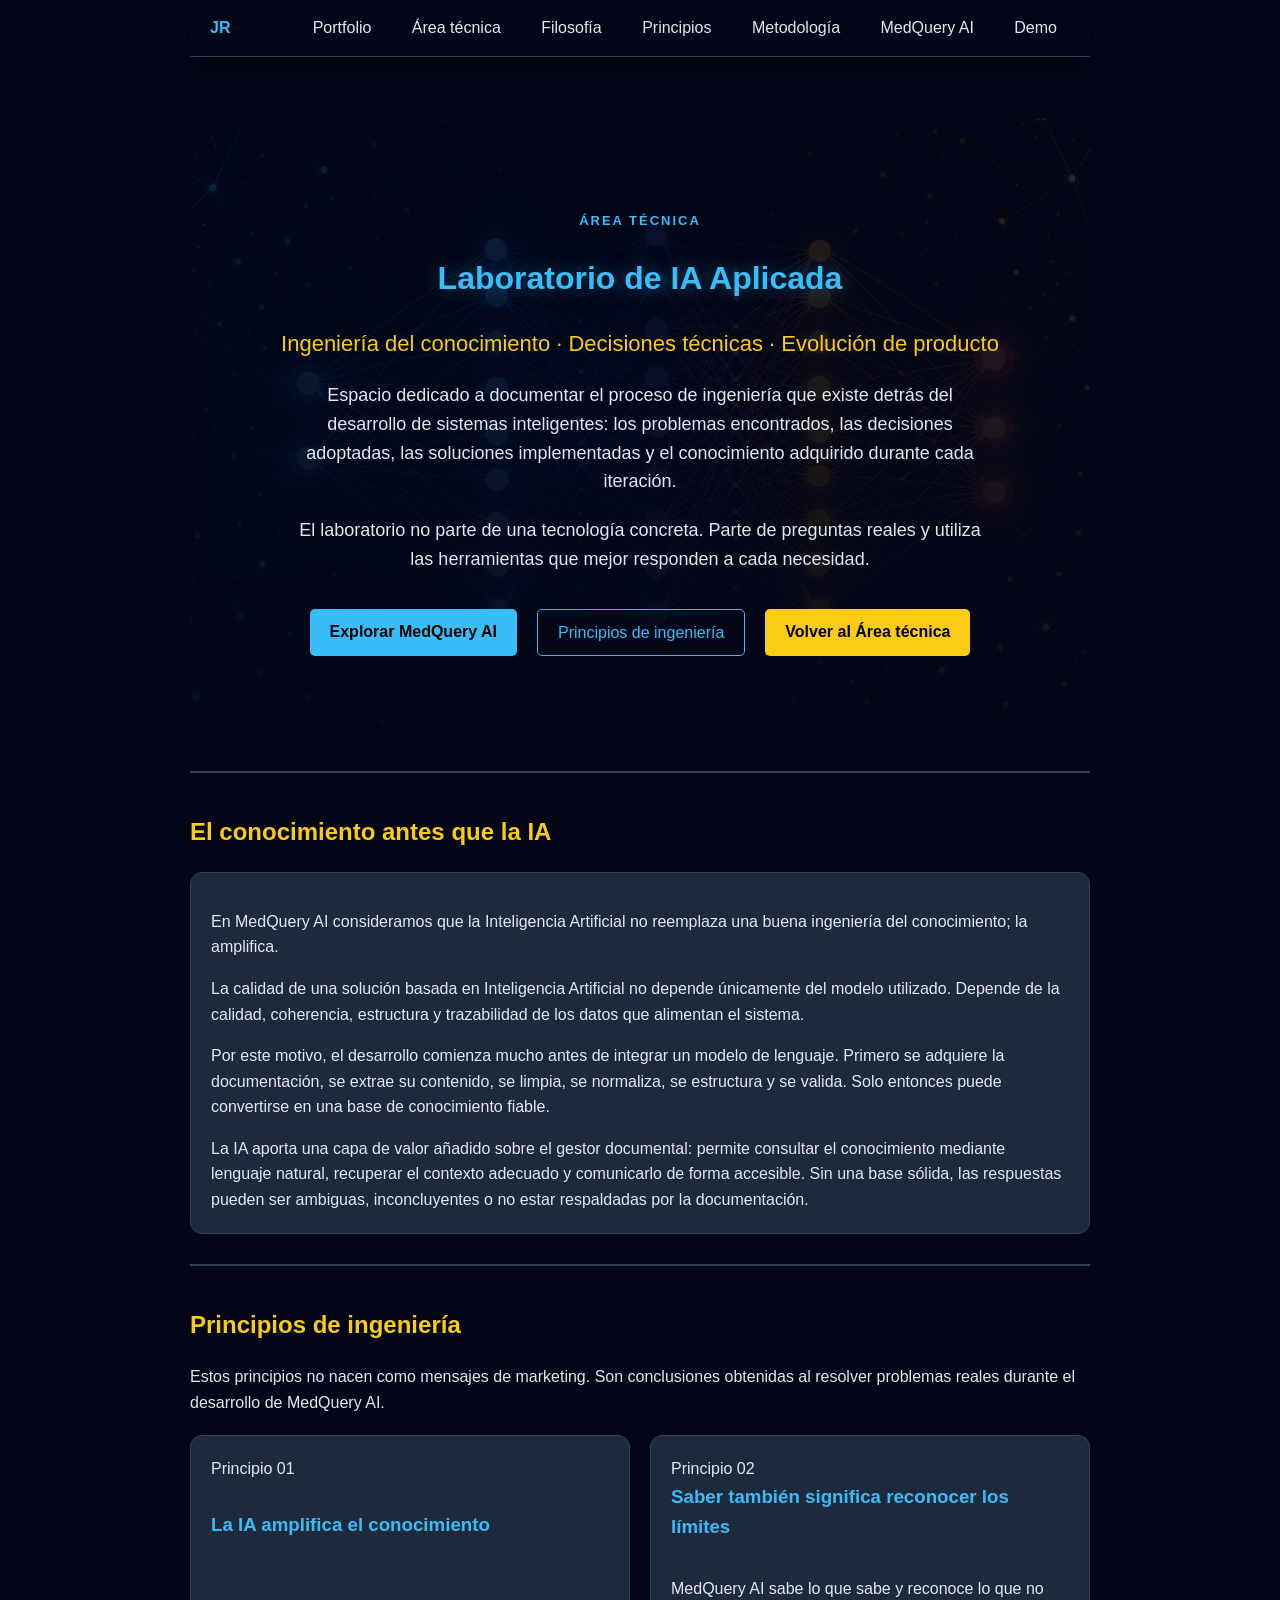
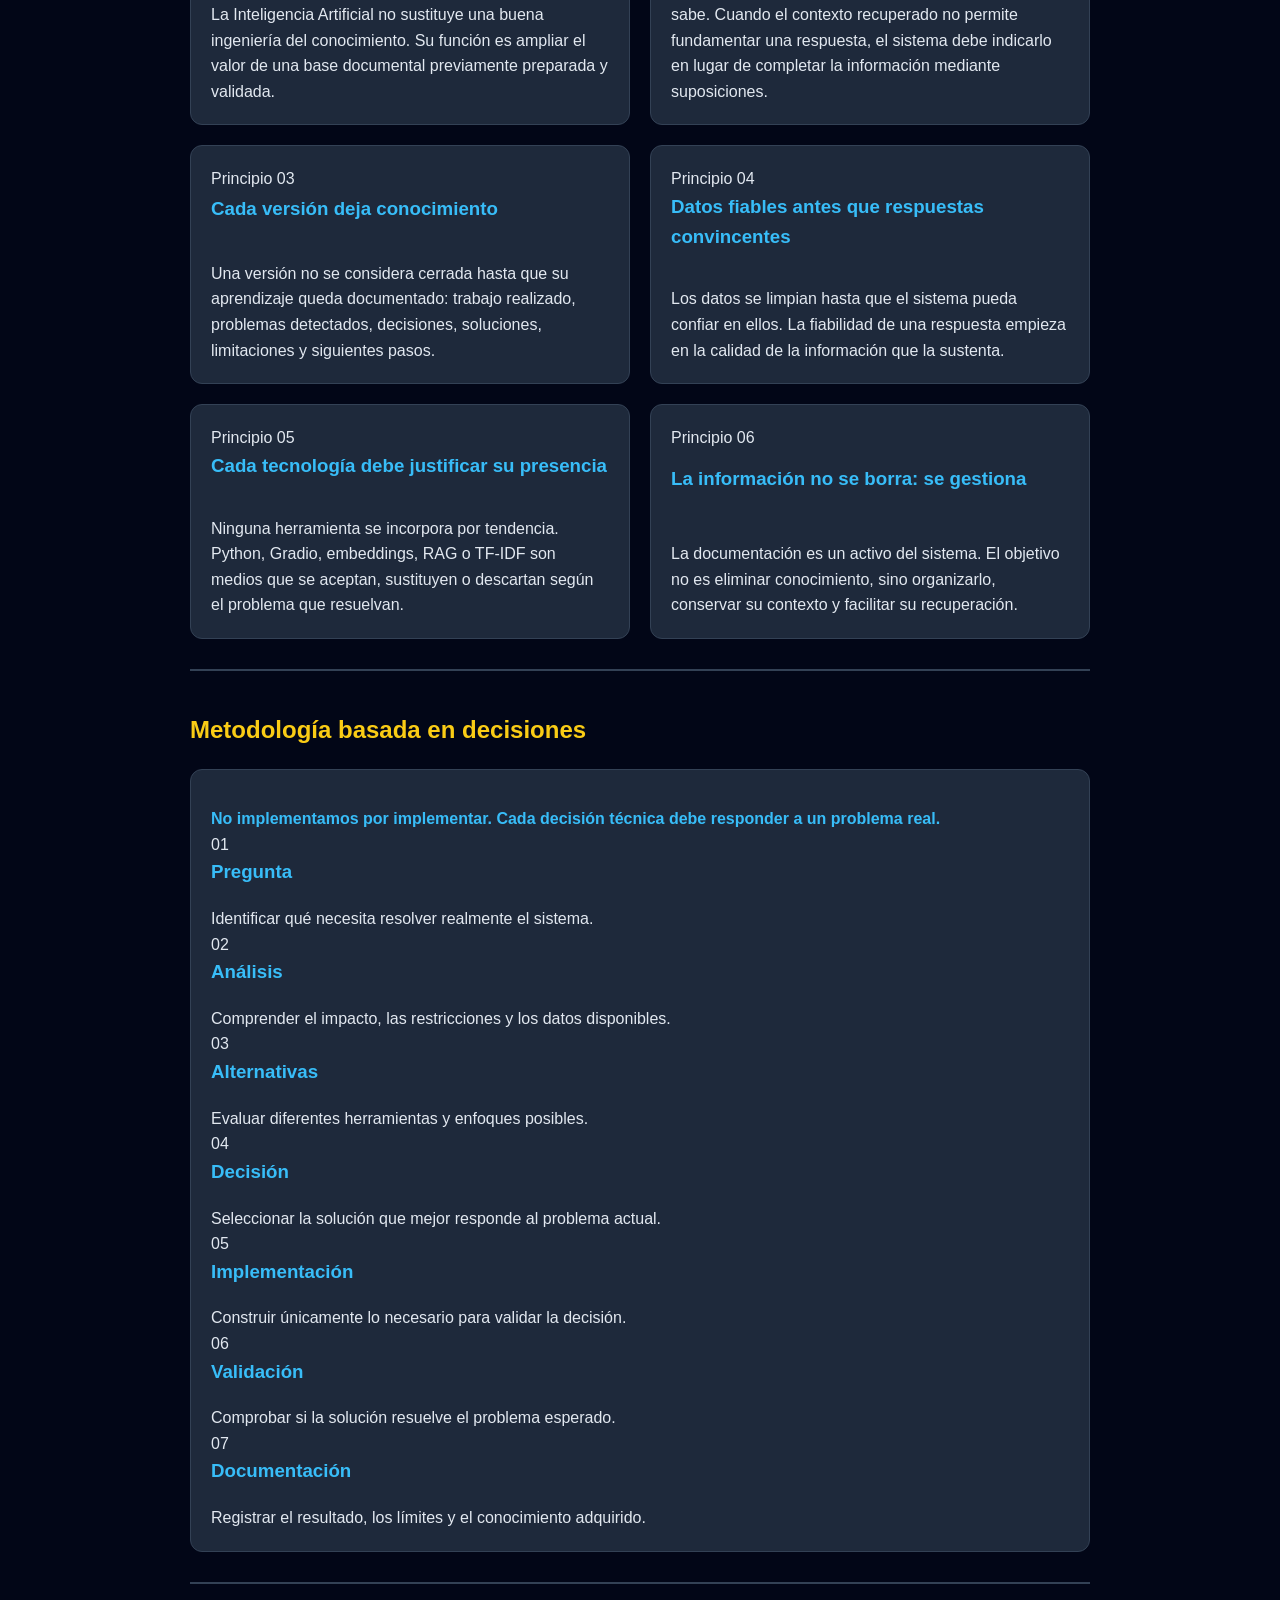
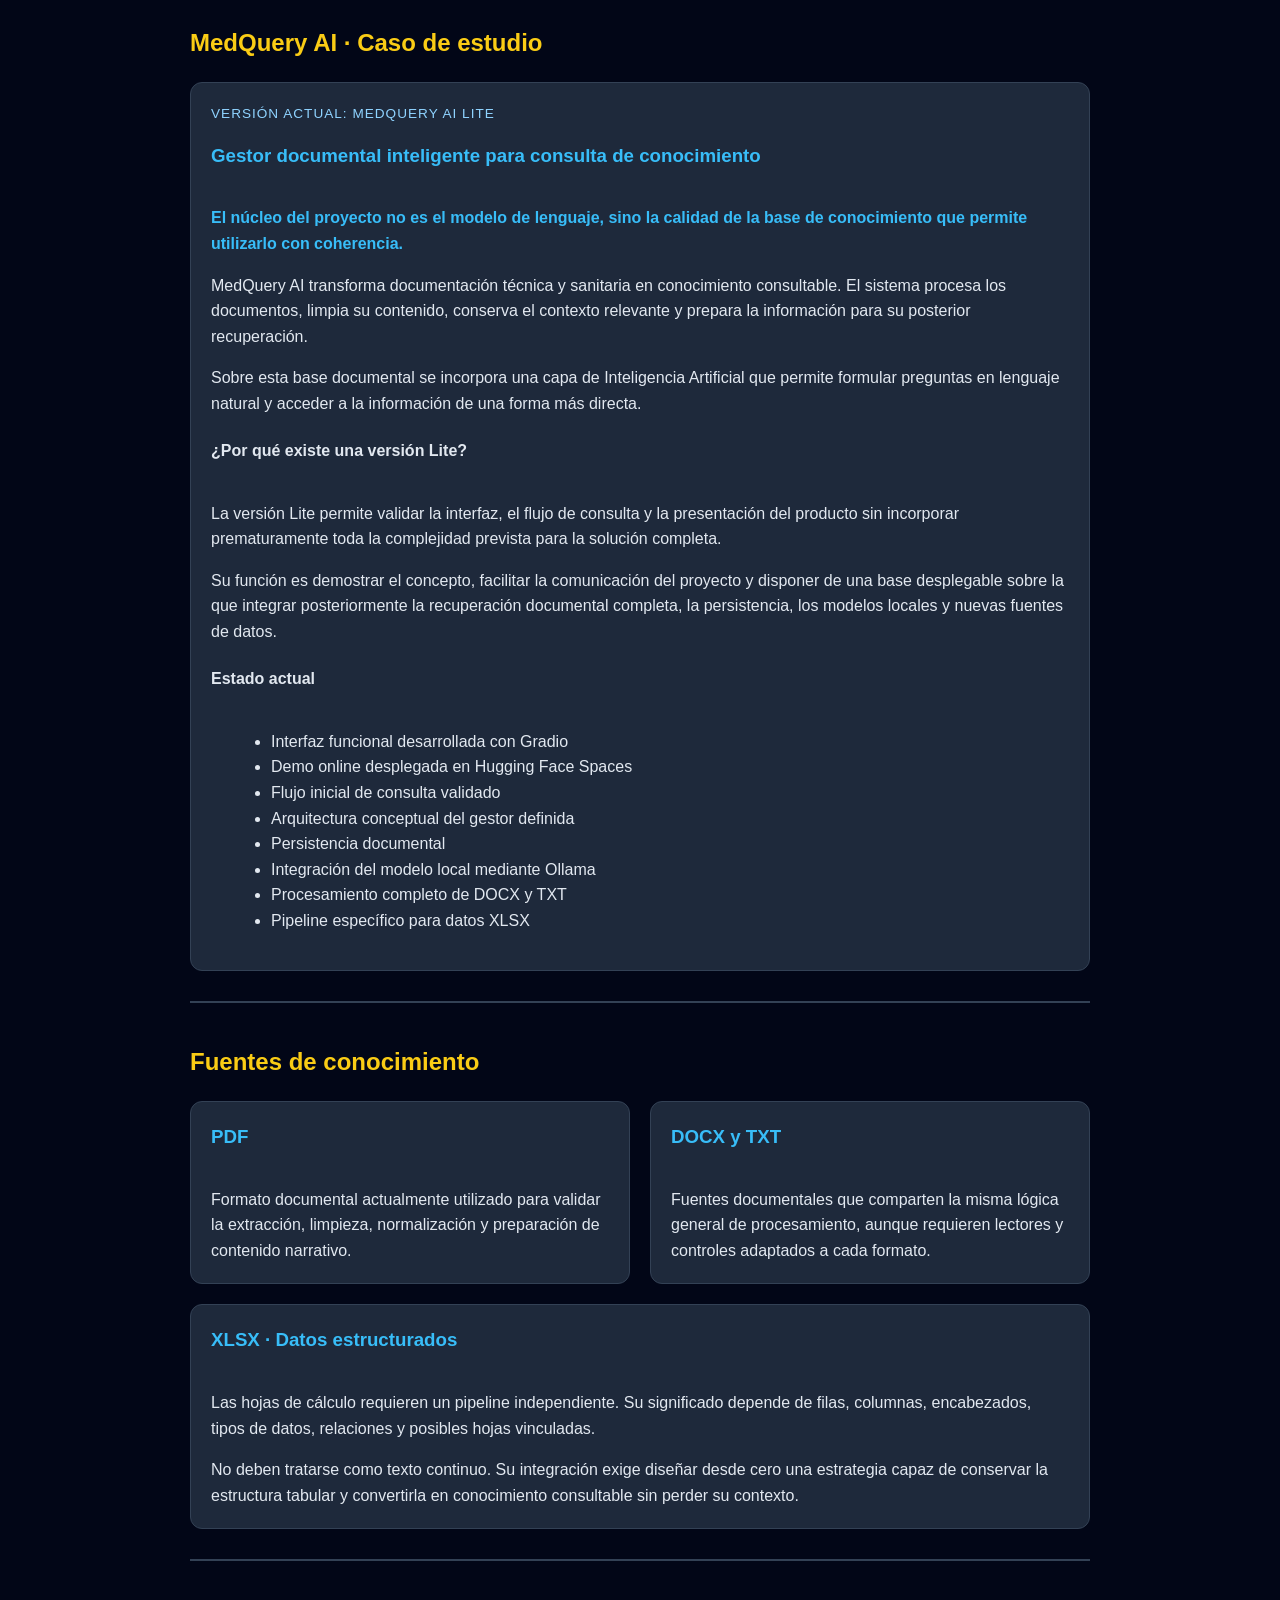
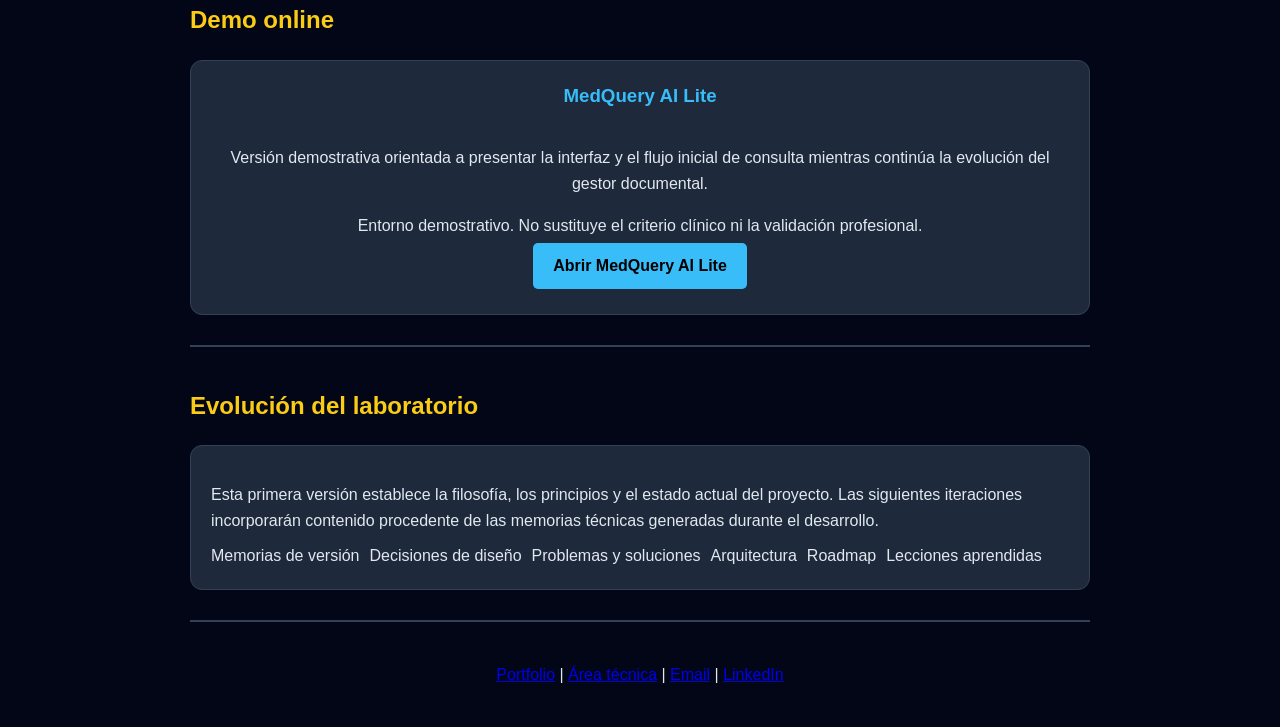
==== laboratorio-ia-aplicada.html @ d3ae959d "Create laboratorio-ia-aplicada.html" ====
<!DOCTYPE html>
<html lang="es">
<head>
  <meta charset="UTF-8">
  <meta name="viewport" content="width=device-width, initial-scale=1.0">
  <title>Laboratorio de IA Aplicada | Juan Rodríguez</title>
  <meta name="description" content="Laboratorio de IA Aplicada de Juan Rodríguez: metodología, principios de ingeniería y evolución técnica de MedQuery AI.">
  <link rel="stylesheet" href="styles.css">
  <link rel="canonical" href="https://www.juanrodriguezp.es/laboratorio-ia-aplicada.html">
</head>

<body>

  <!-- ======================================================
       BARRA DE NAVEGACIÓN
       Acceso a las secciones principales del laboratorio
       ====================================================== -->

  <nav class="navbar">
    <div class="nav-container">
      <span class="logo">JR</span>

      <div class="nav-links">
        <a href="index.html">Portfolio</a>
        <a href="privado.html">Área técnica</a>
        <a href="#filosofia">Filosofía</a>
        <a href="#principios">Principios</a>
        <a href="#metodologia">Metodología</a>
        <a href="#medquery">MedQuery AI</a>
        <a href="#demo">Demo</a>
      </div>
    </div>
  </nav>

  <div class="container">

    <!-- ====================================================
         CABECERA DEL LABORATORIO
         Presentación y propósito general
         ==================================================== -->

    <header class="hero">
      <p class="eyebrow">Área técnica</p>

      <h1>Laboratorio de IA Aplicada</h1>

      <p class="subtitle">
        Ingeniería del conocimiento · Decisiones técnicas · Evolución de producto
      </p>

      <p class="hero-text">
        Espacio dedicado a documentar el proceso de ingeniería que existe detrás
        del desarrollo de sistemas inteligentes: los problemas encontrados, las
        decisiones adoptadas, las soluciones implementadas y el conocimiento
        adquirido durante cada iteración.
      </p>

      <p class="hero-text">
        El laboratorio no parte de una tecnología concreta. Parte de preguntas
        reales y utiliza las herramientas que mejor responden a cada necesidad.
      </p>

      <div class="buttons">
        <a href="#medquery" class="btn-primary">Explorar MedQuery AI</a>
        <a href="#principios" class="btn-outline">Principios de ingeniería</a>
        <a href="privado.html" class="btn-secondary">Volver al Área técnica</a>
      </div>
    </header>

    <hr>

    <!-- ====================================================
         FILOSOFÍA DEL LABORATORIO
         Idea central que guía el desarrollo
         ==================================================== -->

    <section id="filosofia">
      <h2>El conocimiento antes que la IA</h2>

      <div class="card">
        <p class="laboratory-quote">
          En MedQuery AI consideramos que la Inteligencia Artificial no reemplaza
          una buena ingeniería del conocimiento; la amplifica.
        </p>

        <p>
          La calidad de una solución basada en Inteligencia Artificial no depende
          únicamente del modelo utilizado. Depende de la calidad, coherencia,
          estructura y trazabilidad de los datos que alimentan el sistema.
        </p>

        <p>
          Por este motivo, el desarrollo comienza mucho antes de integrar un modelo
          de lenguaje. Primero se adquiere la documentación, se extrae su contenido,
          se limpia, se normaliza, se estructura y se valida. Solo entonces puede
          convertirse en una base de conocimiento fiable.
        </p>

        <p>
          La IA aporta una capa de valor añadido sobre el gestor documental:
          permite consultar el conocimiento mediante lenguaje natural, recuperar
          el contexto adecuado y comunicarlo de forma accesible. Sin una base sólida,
          las respuestas pueden ser ambiguas, inconcluyentes o no estar respaldadas
          por la documentación.
        </p>
      </div>
    </section>

    <hr>

    <!-- ====================================================
         PRINCIPIOS DE INGENIERÍA
         Conclusiones nacidas durante el desarrollo real
         ==================================================== -->

    <section id="principios">
      <h2>Principios de ingeniería</h2>

      <p class="section-intro">
        Estos principios no nacen como mensajes de marketing. Son conclusiones
        obtenidas al resolver problemas reales durante el desarrollo de MedQuery AI.
      </p>

      <div class="grid">

        <article class="card principle-card">
          <span class="principle-number">Principio 01</span>
          <h3>La IA amplifica el conocimiento</h3>
          <p>
            La Inteligencia Artificial no sustituye una buena ingeniería del
            conocimiento. Su función es ampliar el valor de una base documental
            previamente preparada y validada.
          </p>
        </article>

        <article class="card principle-card">
          <span class="principle-number">Principio 02</span>
          <h3>Saber también significa reconocer los límites</h3>
          <p>
            MedQuery AI sabe lo que sabe y reconoce lo que no sabe. Cuando el
            contexto recuperado no permite fundamentar una respuesta, el sistema
            debe indicarlo en lugar de completar la información mediante suposiciones.
          </p>
        </article>

        <article class="card principle-card">
          <span class="principle-number">Principio 03</span>
          <h3>Cada versión deja conocimiento</h3>
          <p>
            Una versión no se considera cerrada hasta que su aprendizaje queda
            documentado: trabajo realizado, problemas detectados, decisiones,
            soluciones, limitaciones y siguientes pasos.
          </p>
        </article>

        <article class="card principle-card">
          <span class="principle-number">Principio 04</span>
          <h3>Datos fiables antes que respuestas convincentes</h3>
          <p>
            Los datos se limpian hasta que el sistema pueda confiar en ellos.
            La fiabilidad de una respuesta empieza en la calidad de la información
            que la sustenta.
          </p>
        </article>

        <article class="card principle-card">
          <span class="principle-number">Principio 05</span>
          <h3>Cada tecnología debe justificar su presencia</h3>
          <p>
            Ninguna herramienta se incorpora por tendencia. Python, Gradio,
            embeddings, RAG o TF-IDF son medios que se aceptan, sustituyen o
            descartan según el problema que resuelvan.
          </p>
        </article>

        <article class="card principle-card">
          <span class="principle-number">Principio 06</span>
          <h3>La información no se borra: se gestiona</h3>
          <p>
            La documentación es un activo del sistema. El objetivo no es eliminar
            conocimiento, sino organizarlo, conservar su contexto y facilitar su
            recuperación.
          </p>
        </article>

      </div>
    </section>

    <hr>

    <!-- ====================================================
         METODOLOGÍA DE DESARROLLO
         Proceso aplicado antes de incorporar funcionalidades
         ==================================================== -->

    <section id="metodologia">
      <h2>Metodología basada en decisiones</h2>

      <div class="card">
        <p class="highlight">
          No implementamos por implementar. Cada decisión técnica debe responder
          a un problema real.
        </p>

        <div class="process-grid">

          <div class="process-step">
            <span>01</span>
            <h3>Pregunta</h3>
            <p>Identificar qué necesita resolver realmente el sistema.</p>
          </div>

          <div class="process-step">
            <span>02</span>
            <h3>Análisis</h3>
            <p>Comprender el impacto, las restricciones y los datos disponibles.</p>
          </div>

          <div class="process-step">
            <span>03</span>
            <h3>Alternativas</h3>
            <p>Evaluar diferentes herramientas y enfoques posibles.</p>
          </div>

          <div class="process-step">
            <span>04</span>
            <h3>Decisión</h3>
            <p>Seleccionar la solución que mejor responde al problema actual.</p>
          </div>

          <div class="process-step">
            <span>05</span>
            <h3>Implementación</h3>
            <p>Construir únicamente lo necesario para validar la decisión.</p>
          </div>

          <div class="process-step">
            <span>06</span>
            <h3>Validación</h3>
            <p>Comprobar si la solución resuelve el problema esperado.</p>
          </div>

          <div class="process-step">
            <span>07</span>
            <h3>Documentación</h3>
            <p>Registrar el resultado, los límites y el conocimiento adquirido.</p>
          </div>

        </div>
      </div>
    </section>

    <hr>

    <!-- ====================================================
         CASO DE ESTUDIO: MEDQUERY AI
         Estado actual y finalidad de la versión Lite
         ==================================================== -->

    <section id="medquery">
      <h2>MedQuery AI · Caso de estudio</h2>

      <div class="card">
        <span class="project-status">Versión actual: MedQuery AI Lite</span>

        <h3>Gestor documental inteligente para consulta de conocimiento</h3>

        <p class="highlight">
          El núcleo del proyecto no es el modelo de lenguaje, sino la calidad de la
          base de conocimiento que permite utilizarlo con coherencia.
        </p>

        <p>
          MedQuery AI transforma documentación técnica y sanitaria en conocimiento
          consultable. El sistema procesa los documentos, limpia su contenido,
          conserva el contexto relevante y prepara la información para su posterior
          recuperación.
        </p>

        <p>
          Sobre esta base documental se incorpora una capa de Inteligencia Artificial
          que permite formular preguntas en lenguaje natural y acceder a la información
          de una forma más directa.
        </p>

        <h4>¿Por qué existe una versión Lite?</h4>

        <p>
          La versión Lite permite validar la interfaz, el flujo de consulta y la
          presentación del producto sin incorporar prematuramente toda la complejidad
          prevista para la solución completa.
        </p>

        <p>
          Su función es demostrar el concepto, facilitar la comunicación del proyecto
          y disponer de una base desplegable sobre la que integrar posteriormente la
          recuperación documental completa, la persistencia, los modelos locales y
          nuevas fuentes de datos.
        </p>

        <h4>Estado actual</h4>

        <ul class="status-list">
          <li class="status-complete">Interfaz funcional desarrollada con Gradio</li>
          <li class="status-complete">Demo online desplegada en Hugging Face Spaces</li>
          <li class="status-complete">Flujo inicial de consulta validado</li>
          <li class="status-complete">Arquitectura conceptual del gestor definida</li>
          <li class="status-pending">Persistencia documental</li>
          <li class="status-pending">Integración del modelo local mediante Ollama</li>
          <li class="status-pending">Procesamiento completo de DOCX y TXT</li>
          <li class="status-pending">Pipeline específico para datos XLSX</li>
        </ul>
      </div>
    </section>

    <hr>

    <!-- ====================================================
         FUENTES DE CONOCIMIENTO
         Diferencia entre formatos documentales y tabulares
         ==================================================== -->

    <section id="fuentes">
      <h2>Fuentes de conocimiento</h2>

      <div class="grid">

        <article class="card">
          <h3>PDF</h3>
          <p>
            Formato documental actualmente utilizado para validar la extracción,
            limpieza, normalización y preparación de contenido narrativo.
          </p>
        </article>

        <article class="card">
          <h3>DOCX y TXT</h3>
          <p>
            Fuentes documentales que comparten la misma lógica general de procesamiento,
            aunque requieren lectores y controles adaptados a cada formato.
          </p>
        </article>

        <article class="card card-wide">
          <h3>XLSX · Datos estructurados</h3>
          <p>
            Las hojas de cálculo requieren un pipeline independiente. Su significado
            depende de filas, columnas, encabezados, tipos de datos, relaciones y
            posibles hojas vinculadas.
          </p>

          <p>
            No deben tratarse como texto continuo. Su integración exige diseñar desde
            cero una estrategia capaz de conservar la estructura tabular y convertirla
            en conocimiento consultable sin perder su contexto.
          </p>
        </article>

      </div>
    </section>

    <hr>

    <!-- ====================================================
         DEMO ONLINE
         Acceso público a MedQuery AI Lite
         ==================================================== -->

    <section id="demo">
      <h2>Demo online</h2>

      <div class="card card-center">
        <h3>MedQuery AI Lite</h3>

        <p>
          Versión demostrativa orientada a presentar la interfaz y el flujo inicial
          de consulta mientras continúa la evolución del gestor documental.
        </p>

        <p class="demo-warning">
          Entorno demostrativo. No sustituye el criterio clínico ni la validación
          profesional.
        </p>

        <a
          href="https://eljj-medquery-ai-lite-demo.hf.space"
          target="_blank"
          rel="noopener noreferrer"
          class="btn-primary"
        >
          Abrir MedQuery AI Lite
        </a>
      </div>
    </section>

    <hr>

    <!-- ====================================================
         SIGUIENTES ITERACIONES
         Apartados que crecerán con el proyecto
         ==================================================== -->

    <section id="evolucion">
      <h2>Evolución del laboratorio</h2>

      <div class="card">
        <p>
          Esta primera versión establece la filosofía, los principios y el estado
          actual del proyecto. Las siguientes iteraciones incorporarán contenido
          procedente de las memorias técnicas generadas durante el desarrollo.
        </p>

        <div class="buttons-row">
          <span class="roadmap-item">Memorias de versión</span>
          <span class="roadmap-item">Decisiones de diseño</span>
          <span class="roadmap-item">Problemas y soluciones</span>
          <span class="roadmap-item">Arquitectura</span>
          <span class="roadmap-item">Roadmap</span>
          <span class="roadmap-item">Lecciones aprendidas</span>
        </div>
      </div>
    </section>

    <hr>

    <!-- ====================================================
         PIE DE PÁGINA
         ==================================================== -->

    <footer>
      <p>
        <a href="index.html">Portfolio</a> |
        <a href="privado.html">Área técnica</a> |
        <a href="mailto:info@juanrodriguezp.es">Email</a> |
        <a
          href="https://www.linkedin.com/in/juan-jos%C3%A9-r-2b726b373"
          target="_blank"
          rel="noopener noreferrer"
        >
          LinkedIn
        </a>
      </p>
    </footer>

  </div>

</body>
</html>
---- styles.css ----
/* ==========================================================
   PORTFOLIO PROFESIONAL
   Autor: Juan Rodríguez
   Web: https://www.juanrodriguezp.es

   Hoja principal de estilos.

   Contenido:
   1. Configuración general
   2. Tipografía y elementos básicos
   3. Estructura principal
   4. Barra de navegación
   5. Cabecera principal
   6. Botones
   7. Cuadrículas y tarjetas
   8. Proyectos e imágenes
   9. Clases auxiliares
   10. Pie de página
   11. Diseño responsive
   ========================================================== */


/* ==========================================================
   1. CONFIGURACIÓN GENERAL
   Comportamiento global de la página, tipografía y fondo.
   ========================================================== */

html {
  scroll-behavior: smooth;
}

body {
  font-family: Arial, sans-serif;
  color: #e2e8f0;
  line-height: 1.6;
  padding-top: 70px;
  background-color: #020617;
}

/* Transición general aplicada a todos los enlaces */
a {
  transition: all 0.25s ease;
}


/* ==========================================================
   2. TIPOGRAFÍA Y ELEMENTOS BÁSICOS
   Títulos, párrafos, listas y separadores.
   ========================================================== */

h1 {
  color: #38bdf8;
}

h2 {
  color: #facc15;
  margin-top: 40px;
}

p {
  margin-bottom: 15px;
}

ul {
  margin-left: 20px;
}

hr {
  border: 1px solid #334155;
  margin: 30px 0;
}

/* Texto destacado en azul */
.highlight {
  color: #38bdf8;
  font-weight: bold;
}


/* ==========================================================
   3. ESTRUCTURA PRINCIPAL
   Contenedor general y separación de las secciones.
   ========================================================== */

.container {
  max-width: 900px;
  margin: 40px auto;
  padding: 0 20px;
}

/* Evita que la barra fija tape el título al navegar por anclas */
section {
  scroll-margin-top: 90px;
}


/* ==========================================================
   4. BARRA DE NAVEGACIÓN
   Menú superior fijo, logotipo y enlaces.
   ========================================================== */

.navbar {
  position: fixed;
  top: 0;
  left: 50%;
  transform: translateX(-50%);
  width: 900px;
  max-width: 100%;
  background: #020617;
  border-bottom: 1px solid #334155;
  box-shadow: 0 10px 30px rgba(0, 0, 0, 0.35);
  z-index: 1000;
}

.nav-container {
  display: flex;
  justify-content: space-between;
  align-items: center;
  padding: 15px 20px;
}

.logo {
  color: #38bdf8;
  font-weight: bold;
}

.nav-links a {
  margin-left: 10px;
  padding: 6px 12px;
  border: 1px solid transparent;
  border-radius: 6px;
  text-decoration: none;
  color: #e2e8f0;
}

.nav-links a:hover {
  border: 1px solid #38bdf8;
  color: #38bdf8;
}


/* ==========================================================
   5. CABECERA PRINCIPAL
   Portada del portfolio, imagen de fondo y textos principales.
   ========================================================== */

.hero {
  text-align: center;
  padding: 80px 20px;

  background:
    linear-gradient(
      rgba(2, 6, 23, 0.85),
      rgba(2, 6, 23, 0.95)
    ),
    url("background.png");

  background-size: cover;
  background-position: center;
  border-radius: 12px;
}

/* Sombra luminosa del nombre principal */
.hero h1 {
  text-shadow: 0 0 20px rgba(56, 189, 248, 0.4);
}

/* Texto pequeño situado sobre el título principal */
.eyebrow {
  color: #38bdf8;
  text-transform: uppercase;
  letter-spacing: 2px;
  font-size: 13px;
  font-weight: bold;
}

/* Especialidades mostradas bajo el nombre */
.subtitle {
  font-size: 22px;
  color: #facc15;
  margin-top: 10px;
}

/* Párrafos principales de la cabecera */
.hero-text {
  max-width: 700px;
  margin: 20px auto;
  font-size: 18px;
}

/* Contenedor de botones de la cabecera */
.buttons {
  display: flex;
  justify-content: center;
  flex-wrap: wrap;
  gap: 10px;
  margin-top: 30px;
}


/* ==========================================================
   6. BOTONES
   Variantes principales utilizadas en todo el portfolio.
   ========================================================== */

/* Botón azul sólido */
.btn-primary {
  padding: 10px 20px;
  background: #38bdf8;
  color: black;
  text-decoration: none;
  margin: 5px;
  border-radius: 5px;
  font-weight: bold;
}

/* Botón amarillo sólido */
.btn-secondary {
  padding: 10px 20px;
  background: #facc15;
  color: black;
  text-decoration: none;
  margin: 5px;
  border-radius: 5px;
  font-weight: bold;
}

/* Botón transparente con borde azul */
.btn-outline {
  padding: 10px 20px;
  border: 1px solid #38bdf8;
  color: #38bdf8;
  text-decoration: none;
  margin: 5px;
  border-radius: 5px;
}

/* Efecto común al pasar el cursor sobre los botones */
.btn-primary:hover,
.btn-secondary:hover,
.btn-outline:hover {
  transform: translateY(-2px);
  opacity: 0.9;
}


/* ==========================================================
   7. CUADRÍCULAS Y TARJETAS
   Distribución del contenido y diseño de las fichas.
   ========================================================== */

/* Cuadrícula principal de dos columnas */
.grid {
  display: grid;
  grid-template-columns: repeat(2, 1fr);
  gap: 20px;
  margin-top: 20px;
  align-items: stretch;
}

/* Tarjeta reutilizable para proyectos, formación y documentación */
.card {
  background: #1e293b;
  padding: 20px;
  border-radius: 12px;
  border: 1px solid #334155;

  display: flex;
  flex-direction: column;
  justify-content: space-between;
}

/* Variante flexible para tarjetas con contenido distribuido */
.card-flex {
  display: flex;
  flex-direction: column;
  justify-content: space-between;
}

/* Variante para centrar horizontal y verticalmente el contenido */
.card-center {
  justify-content: center !important;
  align-items: center;
  text-align: center;
}

/* Títulos internos de las tarjetas */
.card h3 {
  color: #38bdf8;
  margin-top: 0;
}

/* Elimina el margen inferior de los párrafos dentro de tarjetas */
.card p {
  margin-bottom: 0;
}

/* Coloca los botones al final y a la derecha en tarjetas no centradas */
.card:not(.card-center) a {
  align-self: flex-end;
  margin-top: 15px;
}

/* Efecto de elevación al pasar el cursor sobre una tarjeta */
.card:hover {
  transform: translateY(-5px);
  border-color: #38bdf8;
}

/* Ajuste específico para botones de contorno dentro de tarjetas */
.card .btn-outline {
  display: inline-block;
  margin-top: 15px;
}


/* ==========================================================
   8. PROYECTOS E IMÁGENES
   Imágenes, estados y elementos específicos de proyectos.
   ========================================================== */

/* Imágenes incluidas dentro de las fichas de proyectos */
.project-image {
  width: 100%;
  border-radius: 10px;
  margin: 10px 0;
  border: 1px solid #334155;
}

/* Etiqueta de estado para proyectos activos */
.project-status {
  display: inline-block;
  margin-bottom: 16px;
  font-size: 0.85rem;
  color: #8fd3ff;
  text-transform: uppercase;
  letter-spacing: 1px;
}


/* ==========================================================
   9. CLASES AUXILIARES
   Variantes reutilizables para tarjetas y grupos de botones.
   ========================================================== */

/* Tarjeta que ocupa todas las columnas de la cuadrícula */
.card-wide {
  grid-column: 1 / -1;
}

/* Grupo de botones distribuidos en una misma fila */
.buttons-row {
  display: flex;
  flex-wrap: wrap;
  gap: 10px;
  margin-top: 10px;
}

/* Hace que los botones de una fila tengan un ancho equilibrado */
.buttons-row a {
  flex: 1;
  text-align: center;
  min-width: 180px;
}


/* ==========================================================
   10. PIE DE PÁGINA
   Alineación y separación del footer.
   ========================================================== */

footer {
  text-align: center;
  margin-top: 40px;
}


/* ==========================================================
   11. DISEÑO RESPONSIVE
   Adaptación de la cuadrícula para pantallas pequeñas.
   ========================================================== */

@media (max-width: 700px) {
  .grid {
    grid-template-columns: 1fr;
  }
}
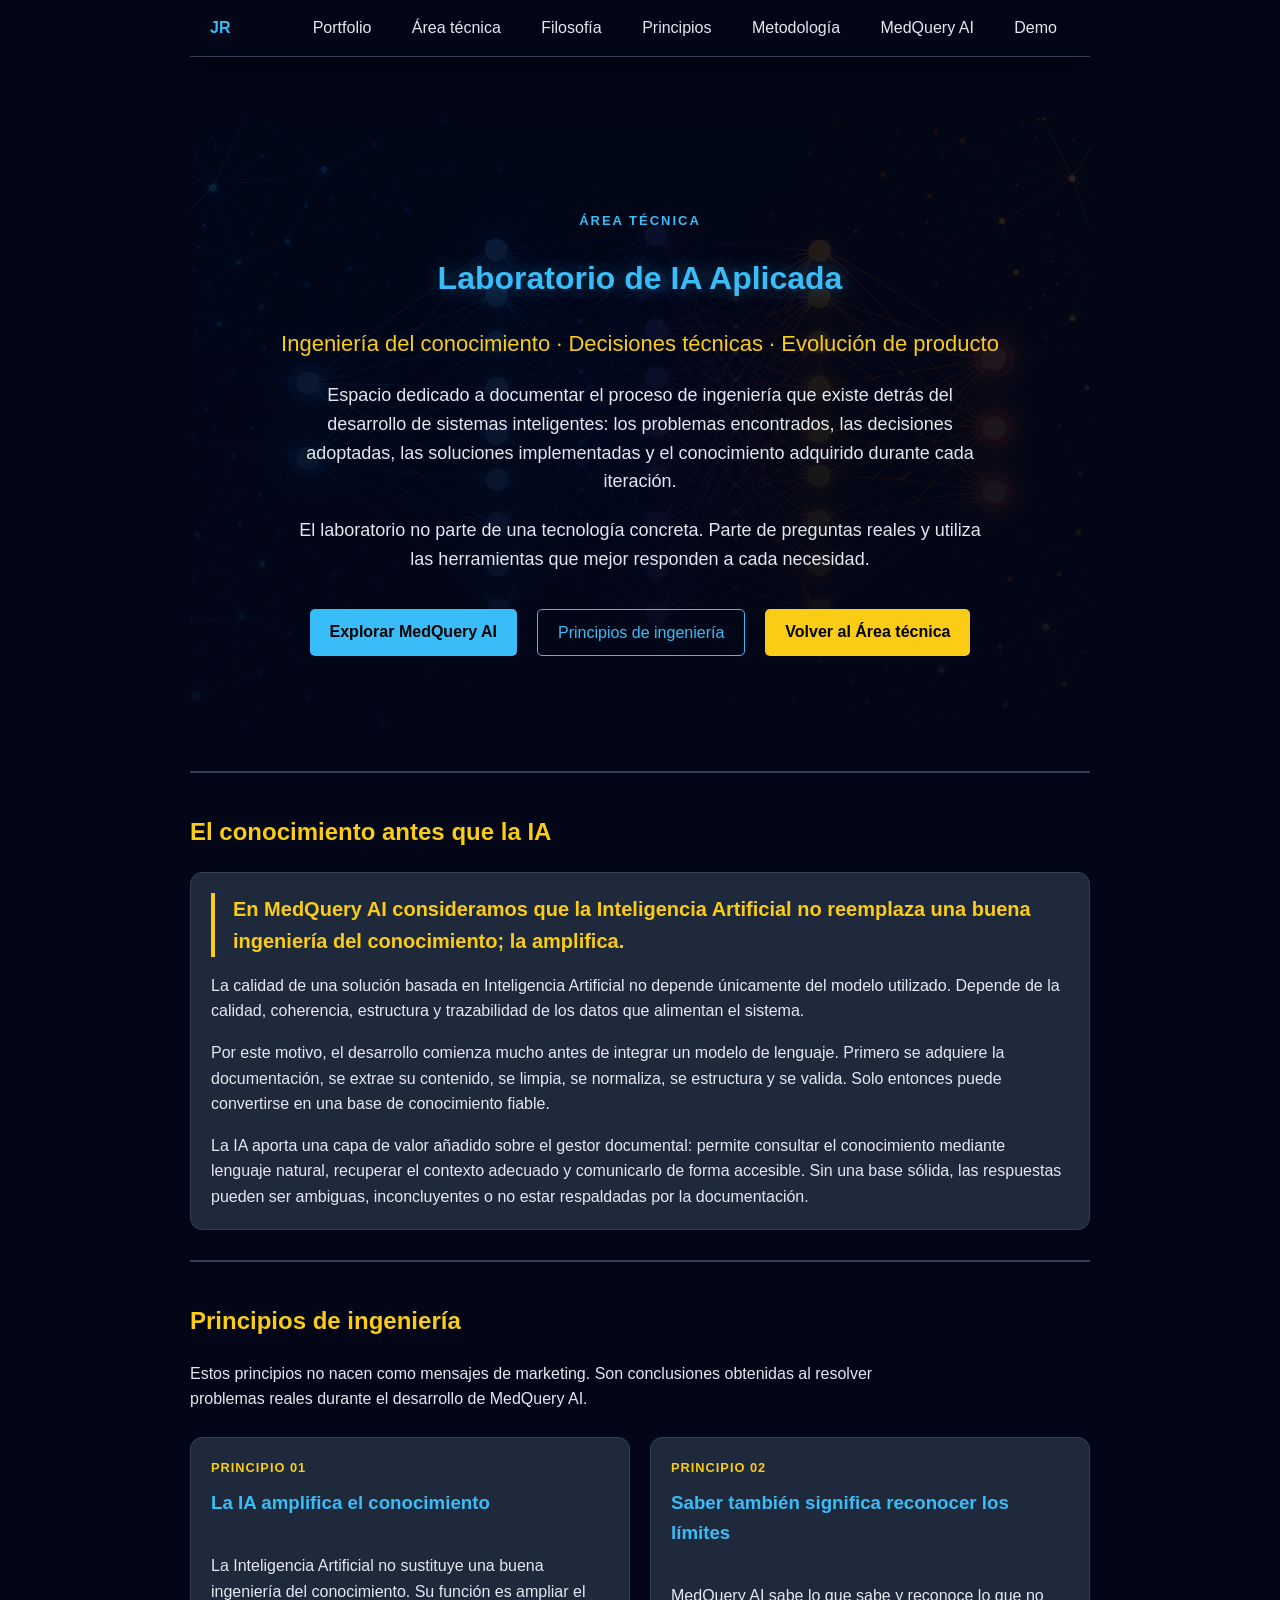
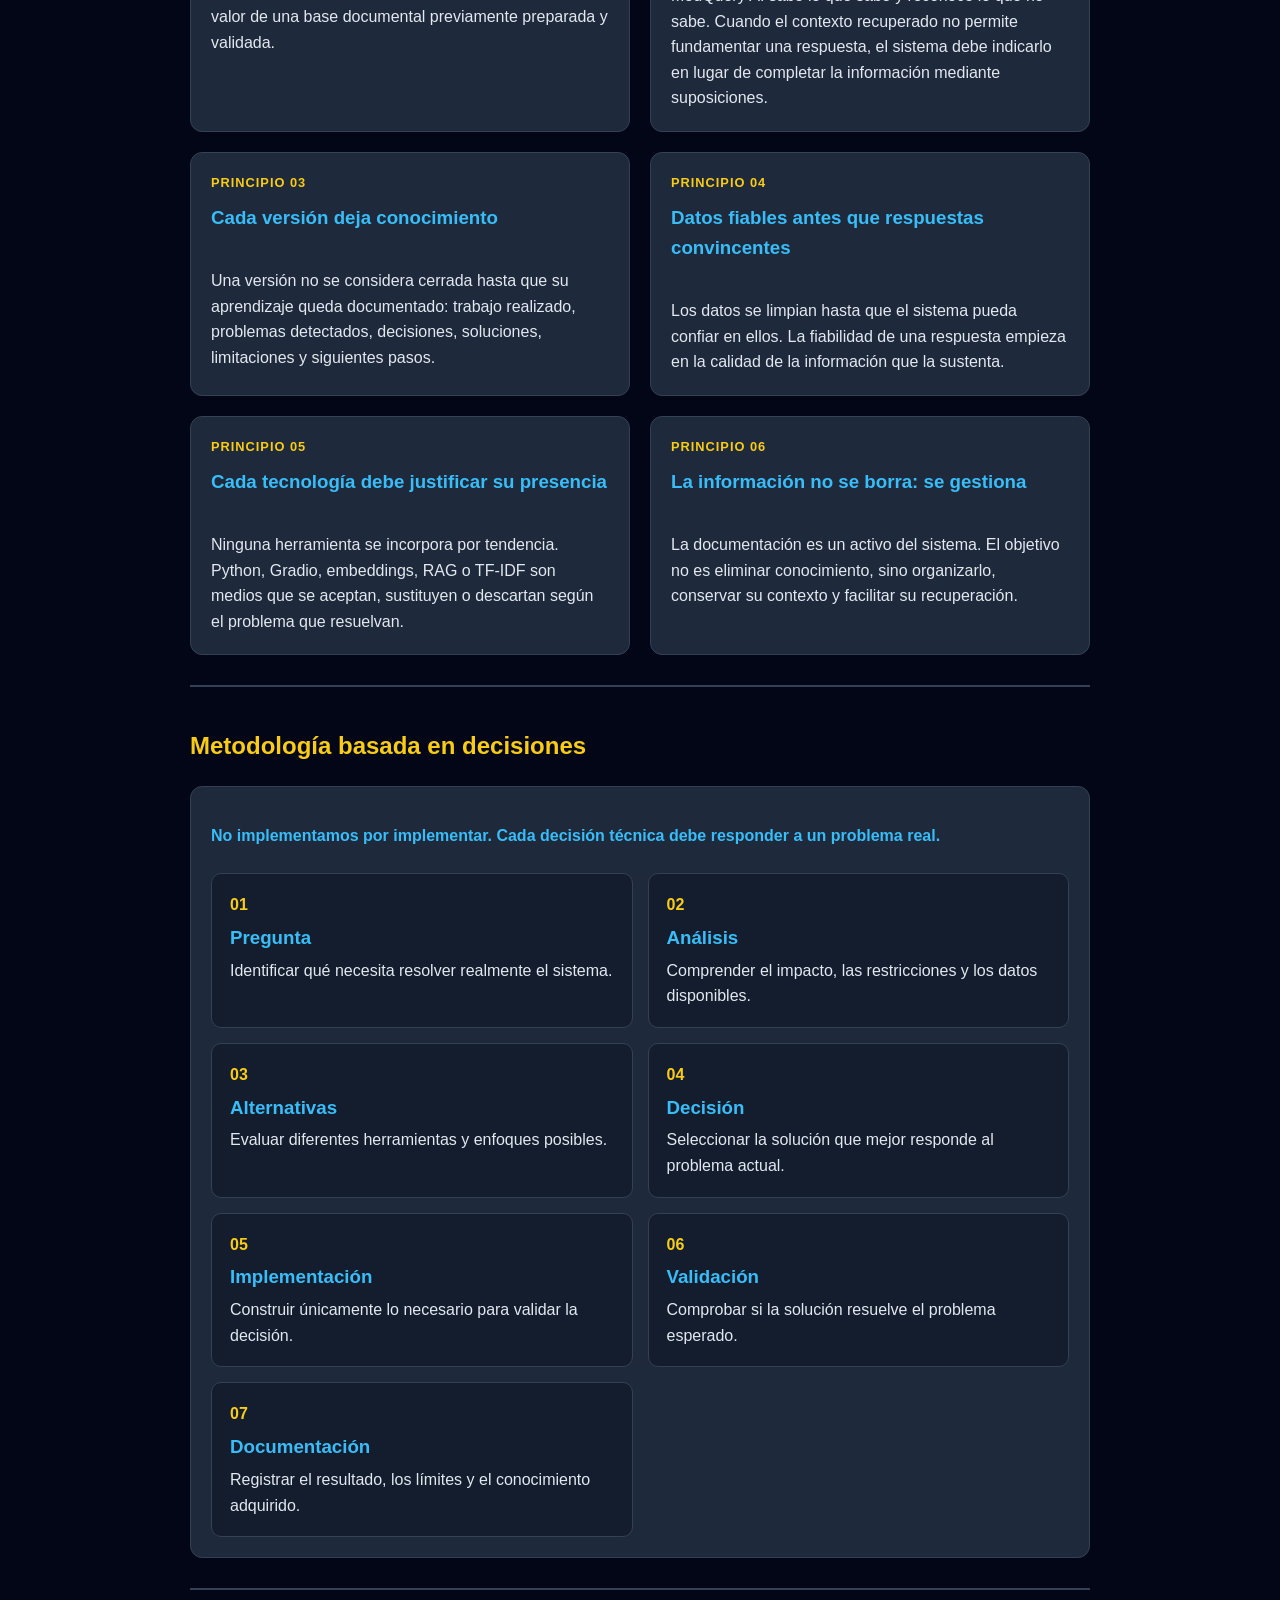
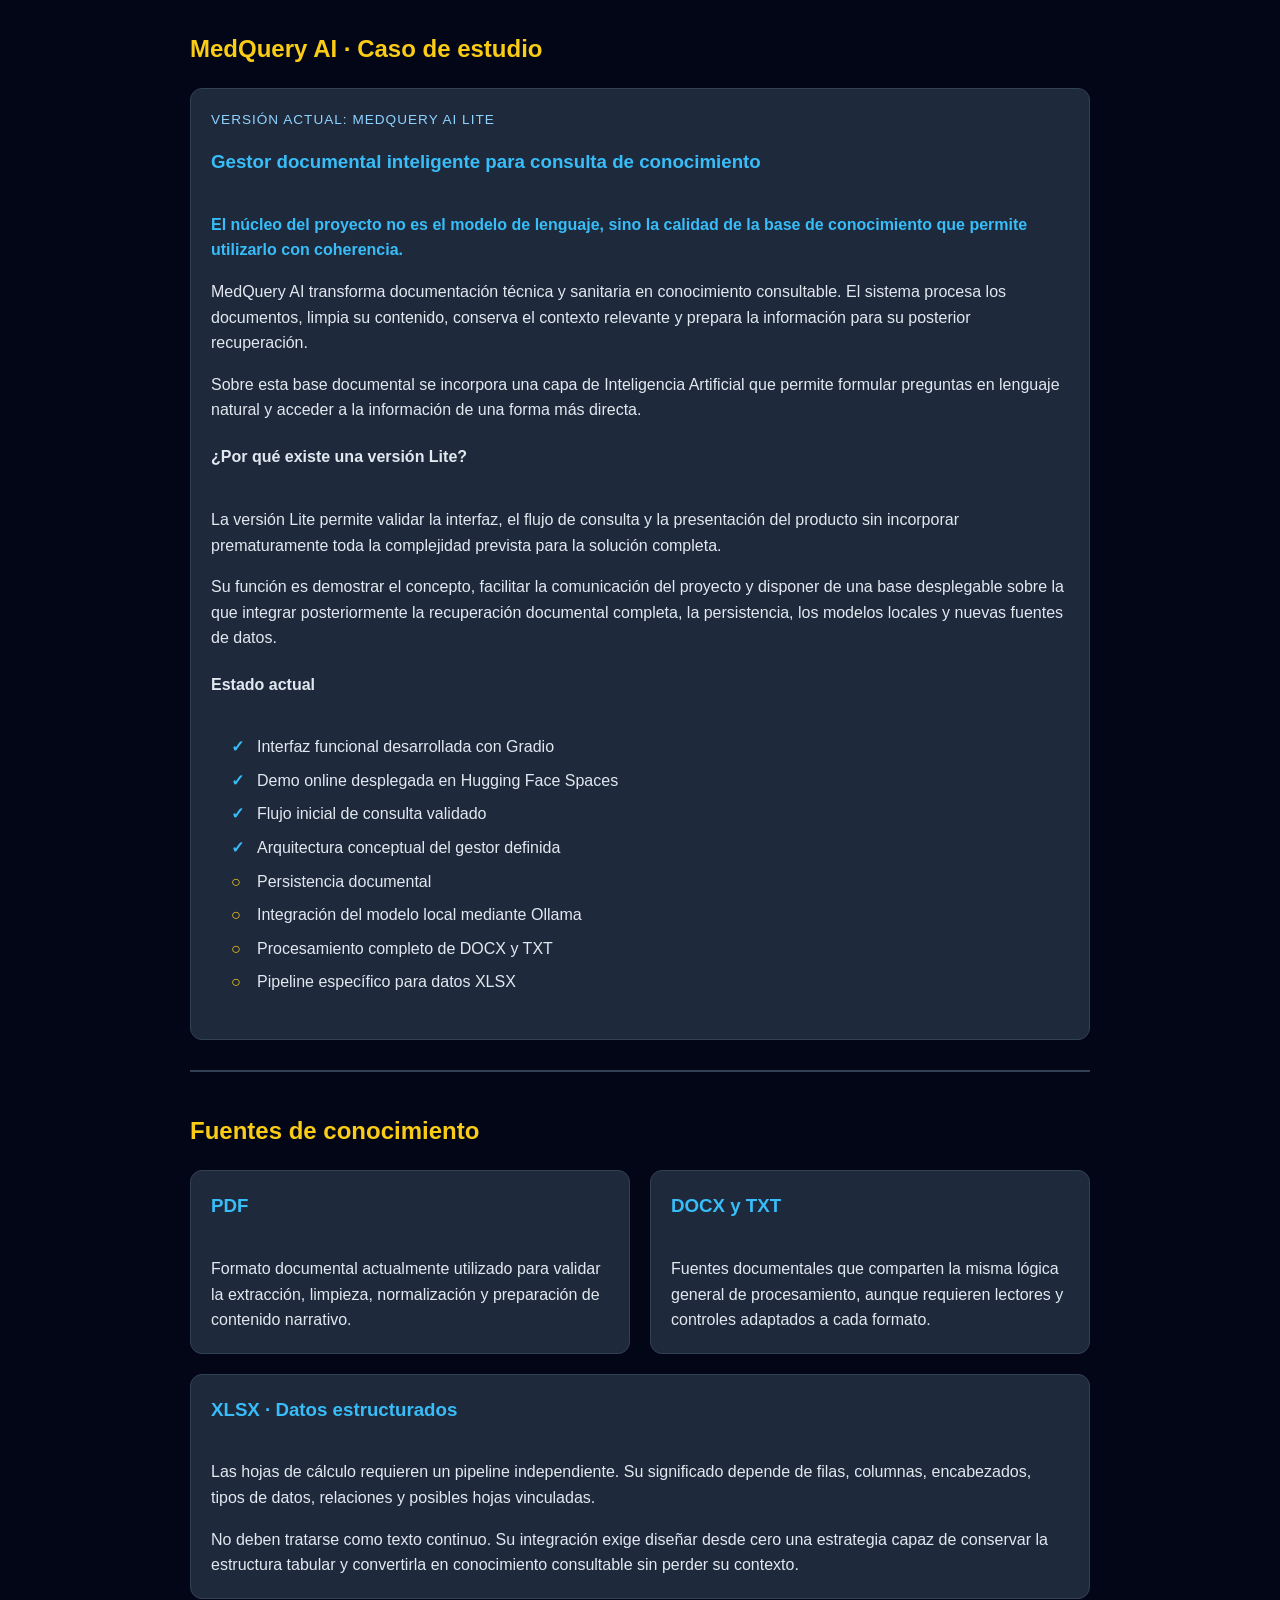
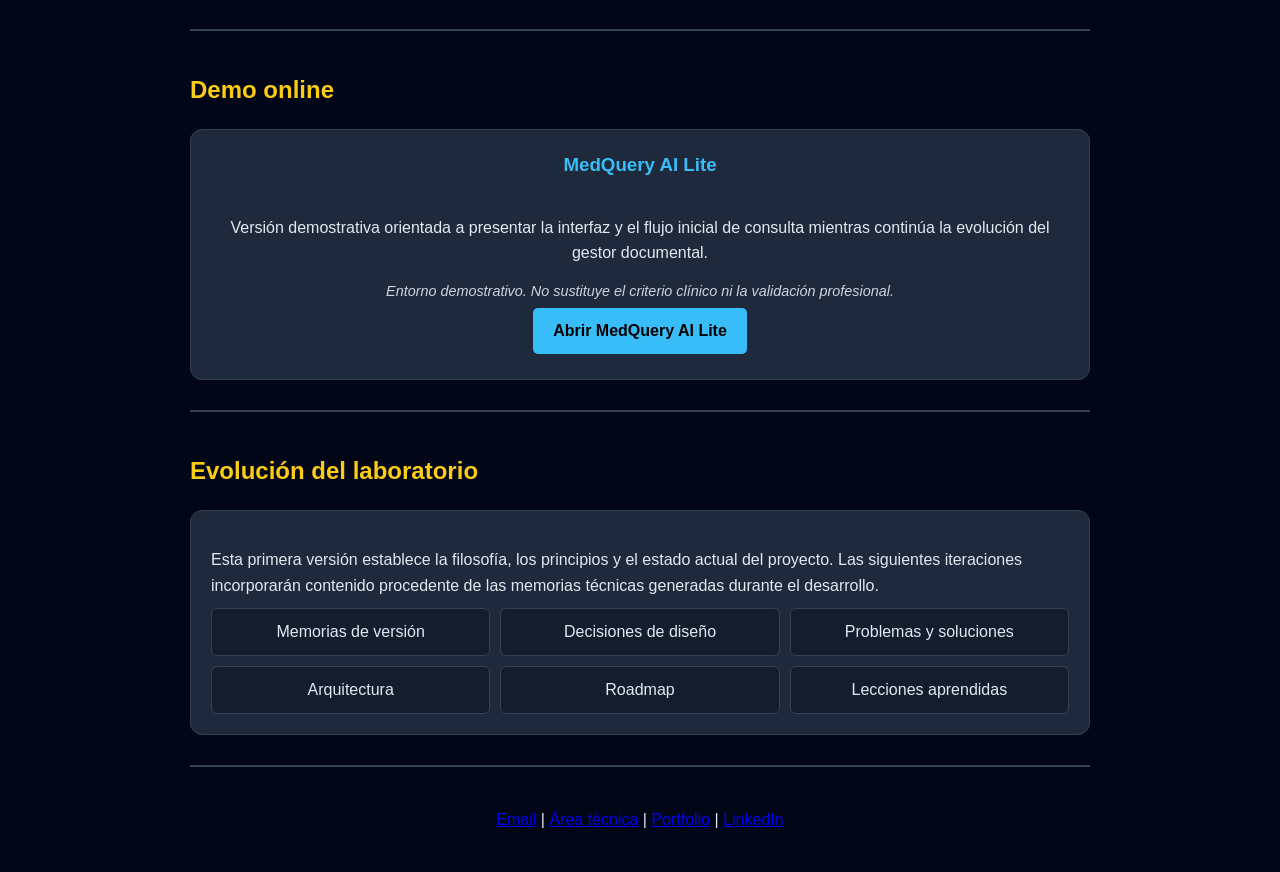
==== commit 13a35389: "Update laboratorio-ia-aplicada.html" ====
--- a/laboratorio-ia-aplicada.html
+++ b/laboratorio-ia-aplicada.html
@@ -429,16 +429,10 @@
 
     <footer>
       <p>
+        <a href="mailto:info@juanrodriguezp.es">Email</a> |
+        <a href="privado.html">Área técnica</a> |
         <a href="index.html">Portfolio</a> |
-        <a href="privado.html">Área técnica</a> |
-        <a href="mailto:info@juanrodriguezp.es">Email</a> |
-        <a
-          href="https://www.linkedin.com/in/juan-jos%C3%A9-r-2b726b373"
-          target="_blank"
-          rel="noopener noreferrer"
-        >
-          LinkedIn
-        </a>
+        <a href="https://www.linkedin.com/in/juan-jos%C3%A9-r-2b726b373" target="_blank" rel="noopener noreferrer" >LinkedIn</a>
       </p>
     </footer>
 
--- a/styles.css
+++ b/styles.css
@@ -386,3 +386,131 @@
     grid-template-columns: 1fr;
   }
 }
+
+/* ==========================================================
+   LABORATORIO DE IA APLICADA
+   Estilos específicos de laboratorio-ia-aplicada.html
+   Añadir al final de styles.css
+   ========================================================== */
+
+/* Texto introductorio situado antes de cuadrículas o bloques */
+.section-intro {
+  max-width: 760px;
+  margin-bottom: 25px;
+}
+
+/* Declaración principal de la filosofía del laboratorio */
+.laboratory-quote {
+  margin-top: 0;
+  padding-left: 18px;
+  border-left: 4px solid #facc15;
+  color: #facc15;
+  font-size: 1.25rem;
+  font-weight: bold;
+}
+
+/* Tarjetas utilizadas para presentar principios */
+.principle-card {
+  justify-content: flex-start;
+}
+
+/* Numeración superior de cada principio */
+.principle-number {
+  margin-bottom: 10px;
+  color: #facc15;
+  font-size: 0.8rem;
+  font-weight: bold;
+  letter-spacing: 1px;
+  text-transform: uppercase;
+}
+
+/* Cuadrícula del proceso de trabajo */
+.process-grid {
+  display: grid;
+  grid-template-columns: repeat(2, 1fr);
+  gap: 15px;
+  margin-top: 25px;
+}
+
+/* Paso individual de la metodología */
+.process-step {
+  padding: 18px;
+  border: 1px solid #334155;
+  border-radius: 10px;
+  background: rgba(2, 6, 23, 0.35);
+}
+
+.process-step span {
+  color: #facc15;
+  font-weight: bold;
+}
+
+.process-step h3 {
+  margin: 5px 0;
+}
+
+.process-step p {
+  margin: 0;
+}
+
+/* Lista del estado funcional del proyecto */
+.status-list {
+  margin-top: 15px;
+  padding-left: 0;
+  list-style: none;
+}
+
+.status-list li {
+  position: relative;
+  margin-bottom: 8px;
+  padding-left: 26px;
+}
+
+/* Funcionalidad terminada */
+.status-complete::before {
+  content: "✓";
+  position: absolute;
+  left: 0;
+  color: #38bdf8;
+  font-weight: bold;
+}
+
+/* Funcionalidad pendiente */
+.status-pending::before {
+  content: "○";
+  position: absolute;
+  left: 0;
+  color: #facc15;
+  font-weight: bold;
+}
+
+/* Aviso incluido en la sección de la demo */
+.demo-warning {
+  max-width: 650px;
+  color: #cbd5e1;
+  font-size: 0.9rem;
+  font-style: italic;
+}
+
+/* Elementos del roadmap todavía no convertidos en enlaces */
+.roadmap-item {
+  flex: 1;
+  min-width: 180px;
+  padding: 10px 14px;
+  border: 1px solid #334155;
+  border-radius: 6px;
+  text-align: center;
+  color: #e2e8f0;
+  background: rgba(2, 6, 23, 0.35);
+}
+
+/* Adaptación del laboratorio a dispositivos móviles */
+@media (max-width: 700px) {
+  .process-grid {
+    grid-template-columns: 1fr;
+  }
+
+  .laboratory-quote {
+    font-size: 1.1rem;
+  }
+}
